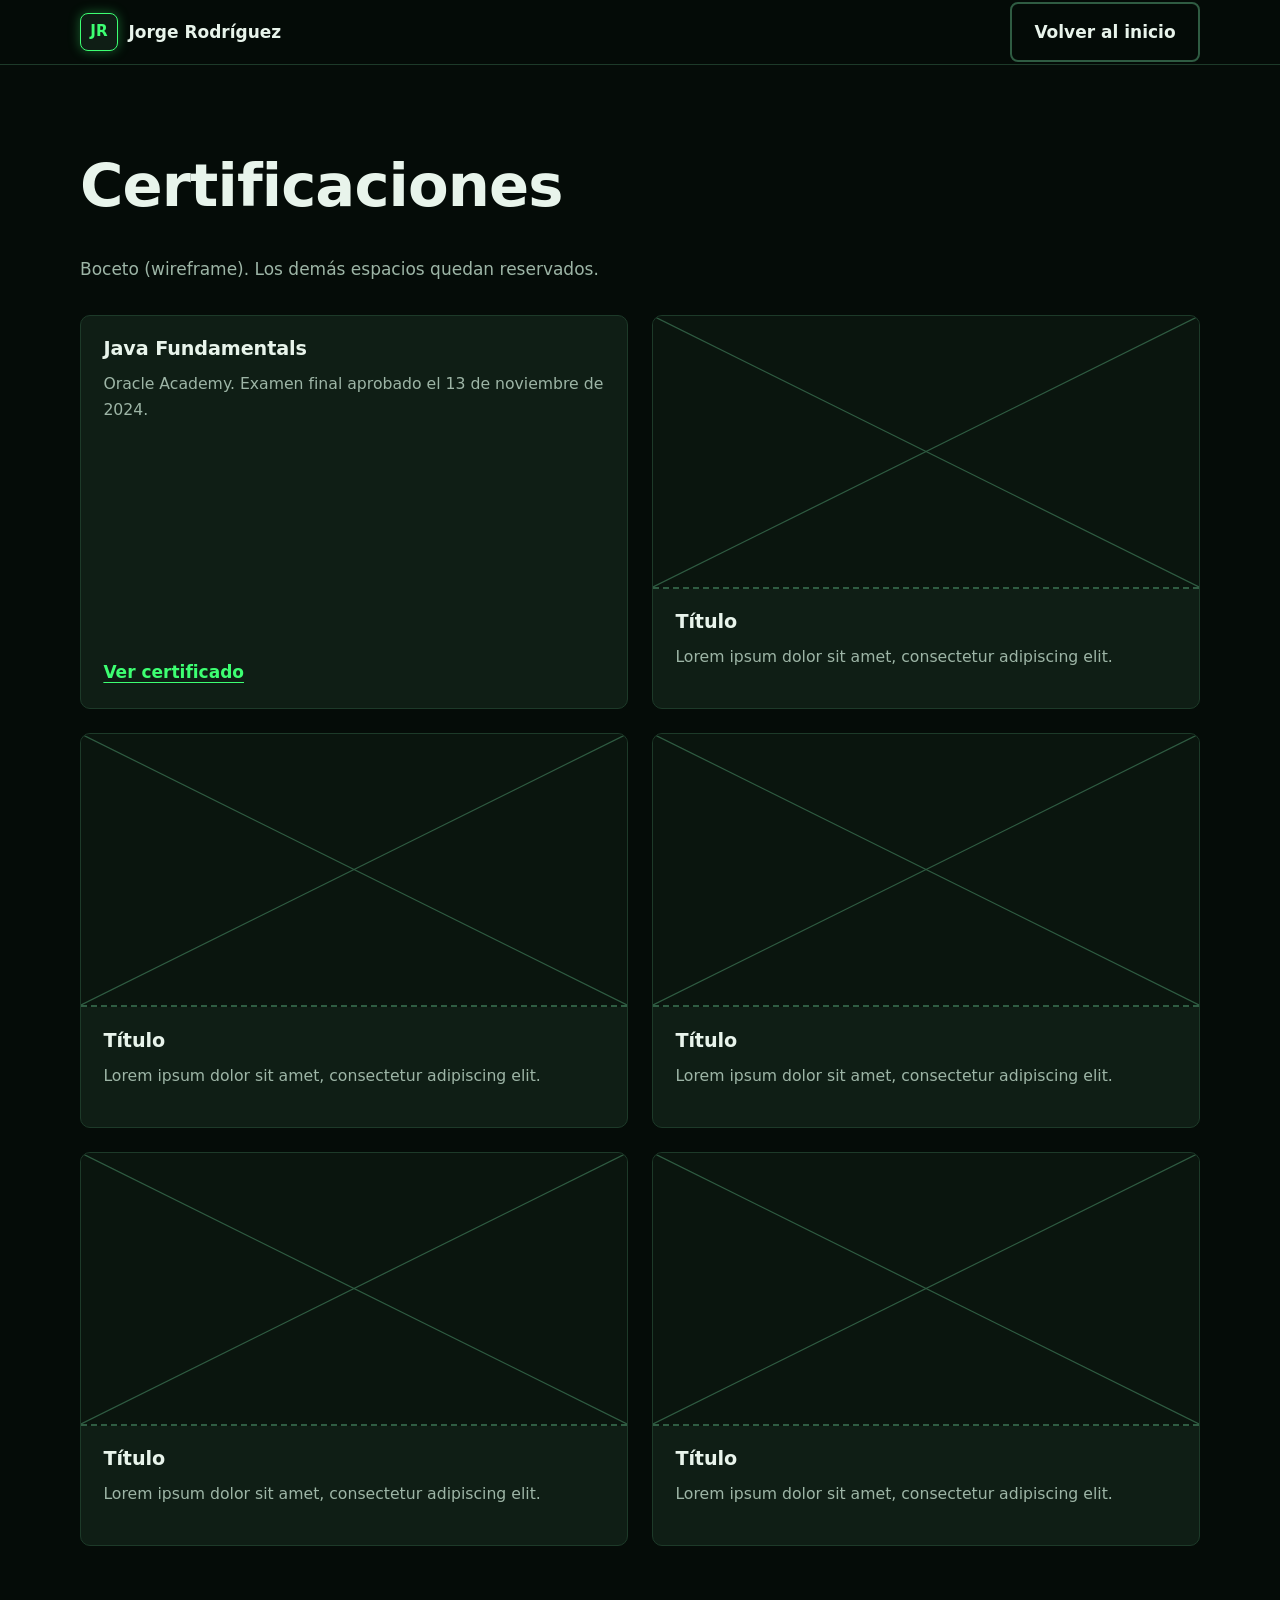
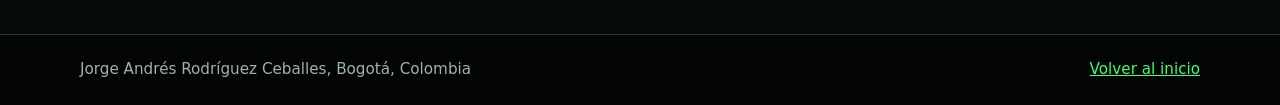
==== paginas/certificaciones.html @ bae5234a "Primera versión del portafolio" ====
<!DOCTYPE html>
<html lang="es">
<head>
  <meta charset="UTF-8">
  <meta name="viewport" content="width=device-width, initial-scale=1">
  <title>Certificaciones | Jorge Rodríguez</title>
  <link rel="stylesheet" href="../css/styles.css">
</head>
<body>

  <header class="cabecera">
    <div class="contenedor barra">
      <a class="marca" href="../index.html">
        <span class="marca-sigla">JR</span>
        <span class="marca-texto">Jorge Rodríguez</span>
      </a>
      <a class="boton boton-secundario" href="../index.html">Volver al inicio</a>
    </div>
  </header>

  <main class="seccion">
    <div class="contenedor">
      <h1>Certificaciones</h1>
      <p class="seccion-intro">Boceto (wireframe). Los demás espacios quedan reservados.</p>

      <div class="proyectos">

        <!-- Certificado real -->
        <article class="proyecto">
          <div class="proyecto-cuerpo">
            <h3>Java Fundamentals</h3>
            <p>Oracle Academy. Examen final aprobado el 13 de noviembre de 2024.</p>
            <div class="proyecto-enlaces">
              <a class="enlace" href="../assets/certificado-java-fundamentals-oracle.pdf" target="_blank" rel="noopener">Ver certificado</a>
            </div>
          </div>
        </article>

        <!-- Espacios reservados -->
        <article class="proyecto">
          <div class="placeholder placeholder-proyecto">
            <svg viewBox="0 0 100 100" preserveAspectRatio="none" aria-hidden="true">
              <line x1="0" y1="0" x2="100" y2="100"/>
              <line x1="100" y1="0" x2="0" y2="100"/>
            </svg>
          </div>
          <div class="proyecto-cuerpo">
            <h3>Título</h3>
            <p>Lorem ipsum dolor sit amet, consectetur adipiscing elit.</p>
          </div>
        </article>

        <article class="proyecto">
          <div class="placeholder placeholder-proyecto">
            <svg viewBox="0 0 100 100" preserveAspectRatio="none" aria-hidden="true">
              <line x1="0" y1="0" x2="100" y2="100"/>
              <line x1="100" y1="0" x2="0" y2="100"/>
            </svg>
          </div>
          <div class="proyecto-cuerpo">
            <h3>Título</h3>
            <p>Lorem ipsum dolor sit amet, consectetur adipiscing elit.</p>
          </div>
        </article>

        <article class="proyecto">
          <div class="placeholder placeholder-proyecto">
            <svg viewBox="0 0 100 100" preserveAspectRatio="none" aria-hidden="true">
              <line x1="0" y1="0" x2="100" y2="100"/>
              <line x1="100" y1="0" x2="0" y2="100"/>
            </svg>
          </div>
          <div class="proyecto-cuerpo">
            <h3>Título</h3>
            <p>Lorem ipsum dolor sit amet, consectetur adipiscing elit.</p>
          </div>
        </article>

        <article class="proyecto">
          <div class="placeholder placeholder-proyecto">
            <svg viewBox="0 0 100 100" preserveAspectRatio="none" aria-hidden="true">
              <line x1="0" y1="0" x2="100" y2="100"/>
              <line x1="100" y1="0" x2="0" y2="100"/>
            </svg>
          </div>
          <div class="proyecto-cuerpo">
            <h3>Título</h3>
            <p>Lorem ipsum dolor sit amet, consectetur adipiscing elit.</p>
          </div>
        </article>

        <article class="proyecto">
          <div class="placeholder placeholder-proyecto">
            <svg viewBox="0 0 100 100" preserveAspectRatio="none" aria-hidden="true">
              <line x1="0" y1="0" x2="100" y2="100"/>
              <line x1="100" y1="0" x2="0" y2="100"/>
            </svg>
          </div>
          <div class="proyecto-cuerpo">
            <h3>Título</h3>
            <p>Lorem ipsum dolor sit amet, consectetur adipiscing elit.</p>
          </div>
        </article>

      </div>
    </div>
  </main>

  <footer class="pie">
    <div class="contenedor pie-barra">
      <p>Jorge Andrés Rodríguez Ceballes, Bogotá, Colombia</p>
      <a href="../index.html">Volver al inicio</a>
    </div>
  </footer>

</body>
</html>
---- css/styles.css ----
/* Tokens: negros verdosos y verde neón */
:root {
  color-scheme: dark;

  /* Colores base */
  --fondo: #050C08;
  --fondo-alt: #0A150E;
  --papel: #0F1E15;
  --panel: #08120C;
  --panel-claro: #1B3526;
  --pie: #020503;

  /* Texto */
  --tinta: #E8F4EB;
  --tinta-suave: #9DB5A6;
  --brillo: #EFFFF3;

  /* Acento */
  --senal: #3DFF72;
  --senal-oscuro: #1FD455;
  --senal-tinta: #031008;

  /* Líneas */
  --linea: #1D3A29;
  --linea-fuerte: #2F5C42;

  /* Componentes */
  --puerto: #020604;
  --puerto-hover: #07130B;
  --resumen-hover: #14281C;
  --led-apagado: #12241A;

  /* Canales RGB para usar con transparencia: rgba(var(--senal-rgb), .3) */
  --fondo-rgb: 5, 12, 8;
  --senal-rgb: 61, 255, 114;
  --brillo-rgb: 239, 255, 243;

  /* Tipografía */
  --f-titulo: "Bricolage Grotesque", "Segoe UI", system-ui, sans-serif;
  --f-texto: "IBM Plex Sans", "Segoe UI", system-ui, sans-serif;

  /* Medidas */
  --radio: 10px;
  --max: 1120px;
}


/* Base */
*,
*::before,
*::after {
  box-sizing: border-box;
}

html {
  scroll-padding-top: 76px;
  background: var(--fondo);
}

@media (prefers-reduced-motion: no-preference) {
  html {
    scroll-behavior: smooth;
  }
}

body {
  margin: 0;
  background: var(--fondo);
  color: var(--tinta);
  font-family: var(--f-texto);
  font-size: 1.0625rem;
  line-height: 1.65;
}

h1,
h2,
h3 {
  margin: 0 0 .6em;
  font-family: var(--f-titulo);
  line-height: 1.12;
  letter-spacing: -0.015em;
  text-wrap: balance;
}

h1 {
  font-size: clamp(2.2rem, 4.8vw, 3.7rem);
  font-weight: 800;
}

h2 {
  font-size: clamp(1.8rem, 3.4vw, 2.5rem);
  font-weight: 700;
}

h3 {
  font-size: 1.2rem;
  font-weight: 700;
  letter-spacing: -0.005em;
}

p {
  margin: 0 0 1em;
  max-width: 62ch;
}

ul,
ol {
  margin: 0;
  padding: 0;
}

a {
  color: var(--senal);
}

:focus-visible {
  outline: 3px solid var(--brillo);
  outline-offset: 3px;
  border-radius: 4px;
}

::selection {
  background: var(--senal);
  color: var(--senal-tinta);
}

.contenedor {
  width: min(100% - 2.5rem, var(--max));
  margin-inline: auto;
}

.saltar {
  position: absolute;
  left: -999px;
  top: 8px;
  z-index: 100;
  padding: .6rem 1rem;
  background: var(--senal);
  color: var(--senal-tinta);
  font-weight: 600;
}

.saltar:focus {
  left: 8px;
}


/* Cabecera y menú */
.cabecera {
  position: sticky;
  top: 0;
  z-index: 50;
  background: rgba(var(--fondo-rgb), .9);
  -webkit-backdrop-filter: blur(8px);
  backdrop-filter: blur(8px);
  border-bottom: 1px solid var(--linea);
}

.barra {
  display: flex;
  align-items: center;
  justify-content: space-between;
  gap: 1rem;
  min-height: 64px;
}

.marca {
  display: flex;
  align-items: center;
  gap: .65rem;
  color: var(--tinta);
  font-family: var(--f-titulo);
  font-weight: 700;
  text-decoration: none;
}

.marca-sigla {
  display: grid;
  place-items: center;
  width: 38px;
  height: 38px;
  background: var(--papel);
  color: var(--senal);
  border: 1px solid var(--senal);
  border-radius: 8px;
  font-size: .95rem;
  box-shadow: 0 0 12px rgba(var(--senal-rgb), .35);
}

.menu {
  display: flex;
  align-items: center;
  gap: .25rem;
}

.menu > a,
.desplegable-boton {
  white-space: nowrap;
  padding: .5rem .8rem;
  background: none;
  color: var(--tinta);
  border: 0;
  border-radius: 8px;
  font: inherit;
  font-size: .98rem;
  font-weight: 500;
  text-decoration: none;
  cursor: pointer;
}

.menu > a:hover,
.desplegable-boton:hover {
  background: var(--papel);
  color: var(--senal);
}

.menu > a.menu-cta {
  margin-left: .4rem;
  background: var(--senal);
  color: var(--senal-tinta);
  font-weight: 600;
}

.menu > a.menu-cta:hover {
  background: var(--brillo);
  color: var(--senal-tinta);
}

/* Desplegable "Más" */
.desplegable {
  position: relative;
}

.desplegable-boton::after {
  content: "";
  display: inline-block;
  width: .45em;
  height: .45em;
  margin-left: .45em;
  border-right: 2px solid currentColor;
  border-bottom: 2px solid currentColor;
  transform: translateY(-3px) rotate(45deg);
  transition: transform .2s;
}

.desplegable-boton[aria-expanded="true"]::after {
  transform: translateY(1px) rotate(-135deg);
}

.desplegable-lista {
  display: none;
  position: absolute;
  right: 0;
  top: calc(100% + 6px);
  min-width: 230px;
  padding: .4rem;
  background: var(--papel);
  border: 1px solid var(--linea-fuerte);
  border-radius: var(--radio);
  box-shadow:
    0 16px 40px rgba(0, 0, 0, .6),
    0 0 24px rgba(var(--senal-rgb), .08);
}

.desplegable-lista.abierta {
  display: block;
}

.desplegable-lista a {
  display: block;
  padding: .6rem .8rem;
  color: var(--tinta);
  border-radius: 6px;
  font-size: .98rem;
  text-decoration: none;
}

.desplegable-lista a:hover,
.desplegable-lista a:focus-visible {
  background: var(--panel-claro);
  color: var(--senal);
}

.menu-boton {
  display: none;
  padding: .55rem 1rem;
  background: var(--papel);
  color: var(--senal);
  border: 1px solid var(--senal);
  border-radius: 8px;
  font: inherit;
  font-weight: 500;
  cursor: pointer;
}


/* 4. Botones */
.boton {
  display: inline-block;
  padding: .85rem 1.4rem;
  border: 2px solid transparent;
  border-radius: 8px;
  font-weight: 600;
  text-decoration: none;
  transition:
    background .2s,
    color .2s,
    border-color .2s,
    box-shadow .2s;
}

.boton-primario {
  background: var(--senal);
  color: var(--senal-tinta);
}

.boton-primario:hover {
  background: var(--brillo);
  box-shadow: 0 0 22px rgba(var(--senal-rgb), .5);
}

.boton-secundario,
.boton-linea {
  border-color: var(--linea-fuerte);
  color: var(--tinta);
}

.boton-secundario:hover,
.boton-linea:hover {
  border-color: var(--senal);
  color: var(--senal);
}


/* Placeholders */
.placeholder {
  position: relative;
  display: grid;
  place-items: end start;
  overflow: hidden;
  background: var(--fondo-alt);
  border: 2px dashed var(--linea-fuerte);
  border-radius: var(--radio);
}

.placeholder svg {
  position: absolute;
  inset: 0;
  width: 100%;
  height: 100%;
}

.placeholder line {
  stroke: var(--linea-fuerte);
  stroke-width: 1.2;
  vector-effect: non-scaling-stroke;
}

.placeholder span {
  position: relative;
  margin: .6rem;
  padding: .3rem .7rem;
  background: var(--fondo-alt);
  color: var(--tinta-suave);
  border-radius: 6px;
  font-size: .85rem;
}


/* Hero y panel de puertos */
.hero {
  padding: clamp(2.5rem, 6vw, 5rem) 0 0;
}

.hero-grid {
  display: grid;
  grid-template-columns: 1fr 1fr;
  gap: clamp(1.5rem, 4vw, 3.5rem);
  align-items: center;
}

.hero-rol {
  margin-bottom: .8rem;
  color: var(--senal);
  font-weight: 600;
}

.hero-bajada {
  margin-bottom: 1.8rem;
  color: var(--tinta-suave);
  font-size: 1.18rem;
}

.hero-acciones {
  display: flex;
  flex-wrap: wrap;
  gap: .6rem;
}

.hero-acciones .boton {
  padding: .8rem 1.05rem;
  font-size: .98rem;
}

/* La foto es el elemento memorable: su luz verde da el tono a toda la página */
.foto {
  position: relative;
  margin: 0;
}

.foto img {
  display: block;
  width: 100%;
  height: auto;
  aspect-ratio: 4 / 3;
  object-fit: cover;
  object-position: 50% 62%;
  border: 1px solid var(--linea-fuerte);
  border-radius: 14px;
  box-shadow:
    0 0 70px rgba(var(--senal-rgb), .22),
    0 20px 50px rgba(0, 0, 0, .6);
}

/* Panel de puertos */
.panel-puertos {
  margin-top: clamp(2.5rem, 6vw, 4.5rem);
  padding: 1.1rem 1.4rem 1.4rem;
  background: var(--panel);
  border: 1px solid var(--linea);
  border-bottom: 0;
  border-radius: 14px 14px 0 0;
  box-shadow: inset 0 -6px 0 var(--panel-claro);
}

.panel-titulo {
  display: block;
  margin-bottom: .9rem;
  color: var(--tinta-suave);
  font-size: .9rem;
}

.puertos {
  display: grid;
  grid-template-columns: repeat(6, 1fr);
  gap: .8rem;
  list-style: none;
}

.puerto {
  position: relative;
  display: block;
  padding: .6rem .7rem .7rem;
  background: var(--puerto);
  color: var(--tinta);
  border: 2px solid var(--linea-fuerte);
  border-radius: 6px 6px 2px 2px;
  text-decoration: none;
  transition:
    border-color .2s,
    background .2s,
    box-shadow .2s;
}

.puerto::before {
  content: "";
  position: absolute;
  left: 50%;
  top: -2px;
  width: 34%;
  height: 5px;
  transform: translateX(-50%);
  background: var(--panel);
}

.puerto:hover,
.puerto:focus-visible {
  background: var(--puerto-hover);
  border-color: var(--senal);
  box-shadow: 0 0 16px rgba(var(--senal-rgb), .3);
}

.led {
  display: block;
  width: 10px;
  height: 10px;
  margin: 0 0 .5rem auto;
  background: var(--senal);
  border-radius: 50%;
  box-shadow: 0 0 8px 2px rgba(var(--senal-rgb), .7);
}

.puerto-nombre {
  font-size: .92rem;
  font-weight: 500;
}

/* Los LED se encienden en secuencia al cargar */
@keyframes encender {
  0% {
    background: var(--led-apagado);
    box-shadow: none;
  }
  50% {
    background: var(--brillo);
    box-shadow: 0 0 14px 5px rgba(var(--brillo-rgb), .85);
  }
  100% {
    background: var(--senal);
    box-shadow: 0 0 8px 2px rgba(var(--senal-rgb), .7);
  }
}

@media (prefers-reduced-motion: no-preference) {
  .led {
    animation: encender .55s ease-out both;
    animation-delay: calc(var(--i) * .16s + .3s);
  }
}


/* Secciones */
.seccion {
  padding: clamp(3rem, 7vw, 5.5rem) 0;
}

.seccion-alt {
  background: var(--fondo-alt);
  border-block: 1px solid var(--linea);
}

.seccion-intro {
  margin-bottom: 2rem;
  color: var(--tinta-suave);
}

.dos-columnas {
  display: grid;
  grid-template-columns: 1fr 1fr;
  gap: clamp(2rem, 5vw, 4.5rem);
  align-items: start;
}


/* Cifra destacada */
.cifras {
  padding: 1.8rem;
  background: var(--panel);
  border: 1px solid var(--linea-fuerte);
  border-radius: var(--radio);
  box-shadow: 0 0 40px rgba(var(--senal-rgb), .1);
}

.cifra-titulo {
  margin-bottom: 1.2rem;
  color: var(--tinta-suave);
  font-weight: 600;
}

.cifra-comparacion {
  display: grid;
  grid-template-columns: 1fr 1fr;
  gap: 1rem;
  margin-bottom: 1.2rem;
}

.cifra-numero {
  display: block;
  font-family: var(--f-titulo);
  font-size: clamp(2rem, 4vw, 2.8rem);
  font-weight: 800;
  line-height: 1.05;
}

.cifra-ok {
  color: var(--senal);
  text-shadow: 0 0 18px rgba(var(--senal-rgb), .45);
}

.cifra-nota {
  display: block;
  margin-top: .3rem;
  color: var(--tinta-suave);
  font-size: .92rem;
}

.cifra-pie {
  margin: 0;
  padding-top: 1rem;
  border-top: 1px solid var(--linea);
}


/*Acordeones */
details {
  background: var(--papel);
  border: 1px solid var(--linea);
  border-radius: var(--radio);
}

details[open] {
  border-color: var(--linea-fuerte);
}

summary {
  position: relative;
  padding: 1rem 3rem 1rem 1.2rem;
  border-radius: var(--radio);
  font-weight: 600;
  list-style: none;
  cursor: pointer;
}

summary::-webkit-details-marker {
  display: none;
}

summary::after {
  content: "+";
  position: absolute;
  right: 1.2rem;
  top: 50%;
  transform: translateY(-50%);
  color: var(--senal);
  font-size: 1.5rem;
  font-weight: 500;
}

details[open] > summary::after {
  content: "\2212";
}

summary:hover {
  background: var(--resumen-hover);
}

details ul {
  padding: .2rem 1.2rem 1.2rem 2.4rem;
}

details li {
  max-width: 70ch;
  margin-bottom: .4rem;
}

.acordeon-grupo {
  display: grid;
  gap: .7rem;
  max-width: 820px;
}


/* Línea de tiempo */
.linea-tiempo {
  position: relative;
  margin-top: 2rem;
  list-style: none;
}

.hito {
  position: relative;
  display: grid;
  grid-template-columns: 190px 1fr;
  gap: 1.5rem;
  padding: 0 0 2rem 2rem;
}

.hito::before {
  content: "";
  position: absolute;
  left: 0;
  top: 7px;
  width: 16px;
  height: 16px;
  background: var(--fondo-alt);
  border: 3px solid var(--senal);
  border-radius: 50%;
}

.hito:first-child::before {
  background: var(--senal);
  box-shadow: 0 0 12px rgba(var(--senal-rgb), .7);
}

.hito::after {
  content: "";
  position: absolute;
  left: 7px;
  top: 26px;
  bottom: -2px;
  width: 2px;
  background: var(--linea-fuerte);
}

.hito:last-child::after {
  display: none;
}

.hito:last-child {
  padding-bottom: 0;
}

.hito-fecha {
  padding-top: 2px;
  color: var(--tinta-suave);
  font-weight: 600;
}

.hito-lugar {
  margin-bottom: .9rem;
  color: var(--tinta-suave);
}

/* Proyectos */
.proyectos {
  display: grid;
  grid-template-columns: repeat(2, 1fr);
  gap: 1.5rem;
}

.proyecto {
  display: flex;
  flex-direction: column;
  overflow: hidden;
  background: var(--papel);
  border: 1px solid var(--linea);
  border-radius: var(--radio);
  transition:
    border-color .2s,
    box-shadow .2s;
}

.proyecto:hover {
  border-color: var(--senal);
  box-shadow: 0 0 28px rgba(var(--senal-rgb), .14);
}

.placeholder-proyecto {
  aspect-ratio: 16 / 8;
  border-radius: 0;
  border-width: 0 0 2px 0;
}

.proyecto-cuerpo {
  display: flex;
  flex-direction: column;
  flex: 1;
  padding: 1.4rem;
}

.proyecto-cuerpo p {
  color: var(--tinta-suave);
  font-size: .98rem;
}

.etiquetas {
  display: flex;
  flex-wrap: wrap;
  gap: .4rem;
  margin-bottom: 1.2rem;
  list-style: none;
}

.etiquetas li {
  padding: .15rem .6rem;
  background: var(--panel-claro);
  color: var(--tinta);
  border-radius: 6px;
  font-size: .86rem;
  font-weight: 500;
}

.proyecto-enlaces {
  display: flex;
  flex-wrap: wrap;
  gap: .4rem 1.4rem;
  margin-top: auto;
}

.enlace {
  font-weight: 600;
  text-decoration: underline;
  text-underline-offset: 4px;
}

.enlace:hover {
  color: var(--brillo);
}

.proyectos-pie {
  margin: 2rem 0 0;
}


/* Formación */
.ficha {
  margin-bottom: 1.4rem;
  padding: .2rem 0 .2rem 1.1rem;
  border-left: 3px solid var(--senal);
}

.ficha h3 {
  margin-bottom: .3em;
}

.ficha p {
  margin-bottom: .4em;
  color: var(--tinta-suave);
}


/* Contacto */
.contacto {
  background: var(--fondo-alt);
  border-top: 1px solid var(--senal);
  box-shadow: 0 -1px 30px rgba(var(--senal-rgb), .18);
}

.contacto h2 {
  max-width: 20ch;
}

.contacto-texto {
  color: var(--tinta-suave);
  font-size: 1.15rem;
}

.contacto-botones {
  display: flex;
  flex-wrap: wrap;
  gap: .8rem;
  margin: 1.8rem 0 1.6rem;
}

.contacto-dato {
  margin: 0;
  color: var(--tinta-suave);
}


/* Pie  */
.pie {
  padding: 1.4rem 0;
  background: var(--pie);
  color: var(--tinta-suave);
  border-top: 1px solid var(--linea);
  font-size: .95rem;
}

.pie-barra {
  display: flex;
  flex-wrap: wrap;
  justify-content: space-between;
  gap: .5rem;
}

.pie p {
  margin: 0;
}


/* Responsive de mayor a menorn */
@media (max-width: 960px) {
  .puertos {
    grid-template-columns: repeat(3, 1fr);
  }
}

@media (max-width: 820px) {
  .menu-boton {
    display: block;
  }

  .menu {
    display: none;
    position: absolute;
    left: 0;
    right: 0;
    top: 100%;
    flex-direction: column;
    align-items: stretch;
    padding: .8rem 1.25rem 1.2rem;
    background: var(--fondo);
    border-bottom: 1px solid var(--linea);
  }

  .menu.abierto {
    display: flex;
  }

  .menu > a.menu-cta {
    margin: .4rem 0 0;
    text-align: center;
  }

  .desplegable-lista {
    position: static;
    margin-top: .3rem;
    box-shadow: none;
  }

  .hero-grid,
  .dos-columnas,
  .proyectos {
    grid-template-columns: 1fr;
  }

  .hito {
    grid-template-columns: 1fr;
    gap: .3rem;
  }
}

@media (max-width: 480px) {
  .puertos {
    grid-template-columns: repeat(2, 1fr);
  }

  .cifra-comparacion {
    grid-template-columns: 1fr;
  }
}

/*====--------------============================================================-----------------------
-----MODO CLARO, se activa el modo claro ----------========----------========--------======= */

:root[data-theme="light"] {
  color-scheme: light;

  --fondo: #F4FAF6;
  --fondo-alt: #E9F3EC;
  --papel: #FFFFFF;
  --panel: #FFFFFF;
  --panel-claro: #DCEBE1;
  --pie: #E3EFE7;

  --tinta: #0D1F14;
  --tinta-suave: #3F5A4B;
  --brillo: #064E20;

  --senal: #0B7A32;
  --senal-oscuro: #08622A;
  --senal-tinta: #FFFFFF;

  --linea: #CFE0D4;
  --linea-fuerte: #6F9A80;

  --resumen-hover: #EAF4ED;

  --fondo-rgb: 244, 250, 246;
  --senal-rgb: 11, 122, 50;
  --brillo-rgb: 6, 78, 32;
}

/* El panel de puertos se queda oscuro con LED neón */
:root[data-theme="light"] .panel-puertos {
  --panel: #08120C;
  --panel-claro: #1B3526;
  --linea: #1D3A29;
  --linea-fuerte: #2F5C42;
  --tinta: #E8F4EB;
  --tinta-suave: #9DB5A6;
  --senal: #3DFF72;
  --senal-rgb: 61, 255, 114;
  --brillo: #EFFFF3;
  --brillo-rgb: 239, 255, 243;
}

/* Resplandores neón: en claro se cambian por sombras suaves */
:root[data-theme="light"] .marca-sigla {
  box-shadow: none;
}

:root[data-theme="light"] .foto img {
  box-shadow: 0 14px 40px rgba(13, 31, 20, .2);
}

:root[data-theme="light"] .cifras {
  box-shadow: 0 4px 20px rgba(13, 31, 20, .08);
}

:root[data-theme="light"] .cifra-ok {
  text-shadow: none;
}

:root[data-theme="light"] .proyecto:hover,
:root[data-theme="light"] .proyecto:focus-within {
  box-shadow: 0 8px 24px rgba(13, 31, 20, .12);
}

:root[data-theme="light"] .hito:first-child::before {
  box-shadow: none;
}

:root[data-theme="light"] .desplegable-lista {
  box-shadow: 0 12px 30px rgba(13, 31, 20, .15);
}

:root[data-theme="light"] .contacto {
  box-shadow: none;
}

/* Hover de botones y enlaces en modo claro */
:root[data-theme="light"] .boton-primario:hover,
:root[data-theme="light"] .boton-primario:focus-visible {
  background: var(--panel-claro);
  color: var(--senal);
  border-color: var(--senal);
  box-shadow: 0 6px 16px rgba(11, 122, 50, .2);
}

:root[data-theme="light"] .menu > a.menu-cta:hover {
  background: var(--panel-claro);
  color: var(--senal);
  box-shadow: inset 0 0 0 2px var(--senal);
}

:root[data-theme="light"] .enlace:hover {
  color: var(--senal-oscuro);
  text-decoration-thickness: 3px;
}

/* Hover del menú de navegación en modo claro */
:root[data-theme="light"] .menu > a:hover,
:root[data-theme="light"] .desplegable-boton:hover,
:root[data-theme="light"] .desplegable-boton[aria-expanded="true"] {
  background: var(--panel-claro);
  color: var(--brillo);
} 


/* -----------------------------------------------===============================================
   BOTÓN DE TEMA (sol / luna) (claro/oscuro)-------------------------------=================== */ 


.menu {
  margin-left: auto;
}

.tema-boton {
  display: grid;
  place-items: center;
  flex-shrink: 0;
  width: 44px;
  height: 44px;
  margin-left: .4rem;
  padding: 0;
  background: var(--papel);
  color: var(--senal);
  border: 1px solid var(--linea-fuerte);
  border-radius: 8px;
  cursor: pointer;
  transition: background .2s, border-color .2s;
}

.tema-boton:hover {
  background: var(--panel-claro);
  border-color: var(--senal);
}

.icono-luna {
  display: none;
}

:root[data-theme="light"] .icono-sol {
  display: none;
}

:root[data-theme="light"] .icono-luna {
  display: block;
}

/* En tablet y celular: el botón queda junto a "Menú" */
@media (max-width: 960px) {
  .tema-boton {
    order: 1;
    margin-left: auto;
  }

  .menu-boton {
    order: 2;
  }
}


/* -----------------------------------------------------============================================
   AJUSTES RESPONSIVE -------------------------------===================================== */

/* Evita que textos largos (como el correo) rompan el ancho de la pantalla */
.contacto-dato,
.contacto-dato a,
.proyecto-cuerpo,
.hito-cuerpo {
  overflow-wrap: anywhere;
}

/* Respeta los bordes de celulares con notch */
.contenedor {
  width: min(100% - 2.5rem, var(--max));
}

@supports (padding: max(0px)) {
  .cabecera .barra,
  .pie-barra {
    padding-left: env(safe-area-inset-left);
    padding-right: env(safe-area-inset-right);
  }

  .pie {
    padding-bottom: max(1.4rem, env(safe-area-inset-bottom));
  }
}

/* Zonas táctiles de mínimo 44 px en pantallas táctiles */
@media (pointer: coarse) {
  .menu > a,
  .desplegable-boton,
  .desplegable-lista a {
    min-height: 44px;
    display: flex;
    align-items: center;
  }

  .menu-boton,
  .boton {
    min-height: 44px;
  }

  summary {
    min-height: 48px;
  }

  .enlace {
    display: inline-block;
    padding-block: .4rem;
  }
}

/* Pantallas muy grandes: un poco más de ancho para que no quede perdido */
@media (min-width: 1600px) {
  :root {
    --max: 1280px;
  }

  body {
    font-size: 1.125rem;
  }
}

/* Celular grande y tablet pequeña */
@media (max-width: 820px) {
  .foto img {
    aspect-ratio: 16 / 10;
  }

  .hero-bajada {
    font-size: 1.08rem;
  }

  .panel-puertos {
    padding: 1rem 1rem 1.2rem;
  }
}

/* Celular */
@media (max-width: 600px) {
  .contenedor {
    width: min(100% - 2rem, var(--max));
  }

  .hero-acciones .boton {
    flex: 1 1 100%;
    text-align: center;
  }

  .contacto-botones .boton {
    flex: 1 1 100%;
    text-align: center;
  }

  .puertos {
    grid-template-columns: repeat(3, 1fr);
    gap: .5rem;
  }

  .puerto {
    padding: .5rem .45rem .6rem;
  }

  .puerto-nombre {
    font-size: .8rem;
  }

  .cifras {
    padding: 1.3rem;
  }

  .ficha {
    padding-left: .9rem;
  }
}

/* Celulares pequeños (320 a 400 px) */
@media (max-width: 400px) {
  .puertos {
    grid-template-columns: repeat(2, 1fr);
  }

  .puerto-nombre {
    font-size: .88rem;
  }

  .marca-texto {
    font-size: .95rem;
  }

  details ul {
    padding-left: 1.8rem;
    padding-right: 1rem;
  }
}

/* Celular en horizontal: menú con scroll y foto más baja */
@media (max-height: 500px) and (orientation: landscape) {
  .foto img {
    aspect-ratio: 16 / 7;
  }
}
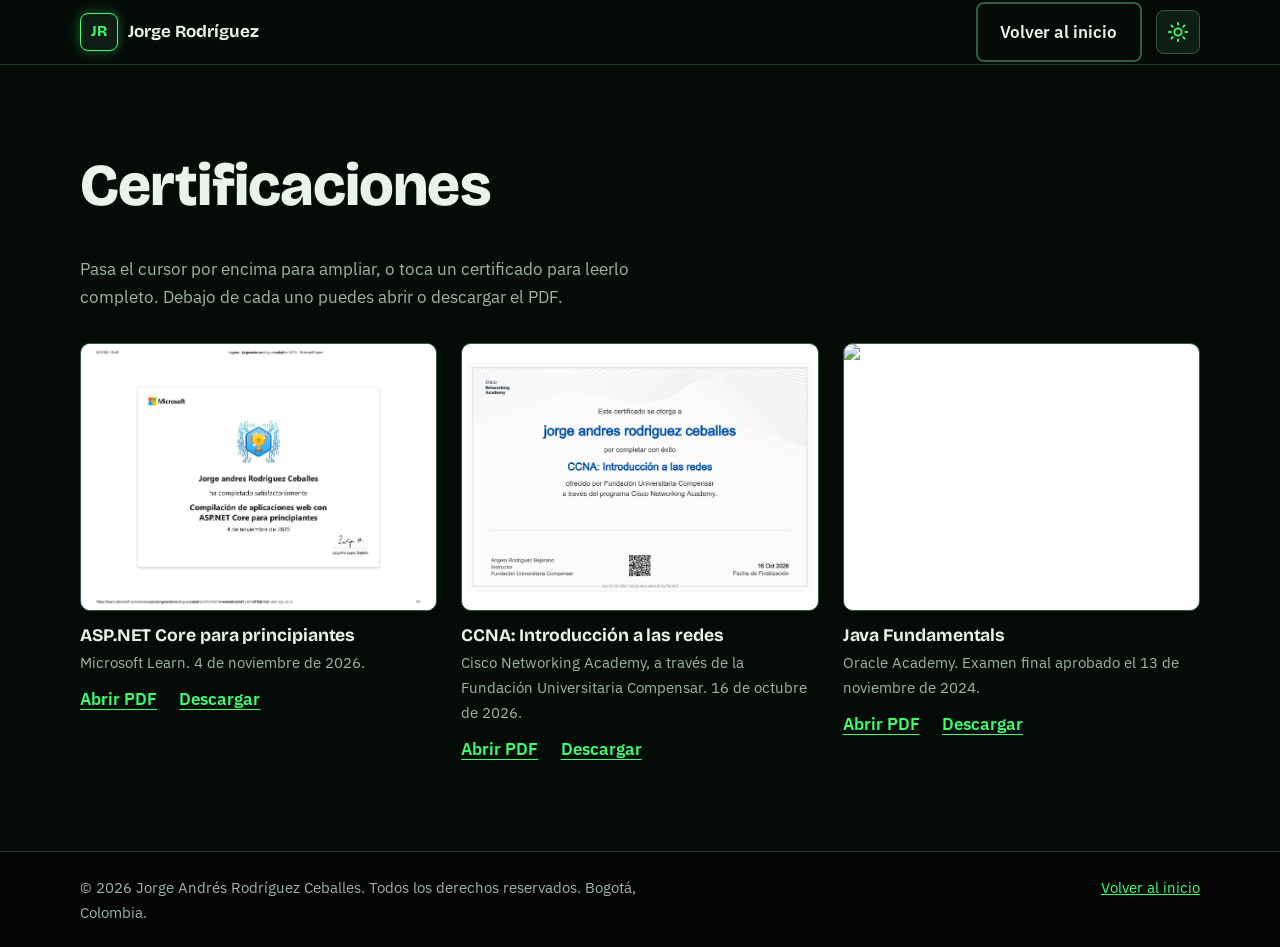
==== commit a8db99ae: "Certificaciones con visor y página de proyectos" ====
--- a/paginas/certificaciones.html
+++ b/paginas/certificaciones.html
@@ -2,116 +2,117 @@
 <html lang="es">
 <head>
   <meta charset="UTF-8">
-  <meta name="viewport" content="width=device-width, initial-scale=1">
+  <meta name="viewport" content="width=device-width, initial-scale=1, viewport-fit=cover">
   <title>Certificaciones | Jorge Rodríguez</title>
+  <meta name="description" content="Certificaciones de Jorge Andrés Rodríguez Ceballes: ASP.NET Core (Microsoft Learn), CCNA Introducción a las redes (Cisco) y Java Fundamentals (Oracle Academy).">
+
+  <link rel="icon" href="data:image/svg+xml,%3Csvg xmlns='http://www.w3.org/2000/svg' viewBox='0 0 64 64'%3E%3Crect width='64' height='64' rx='14' fill='%230F1E15'/%3E%3Crect x='2' y='2' width='60' height='60' rx='12' fill='none' stroke='%233DFF72' stroke-width='3'/%3E%3Ctext x='32' y='43' font-family='Arial,sans-serif' font-size='28' font-weight='700' text-anchor='middle' fill='%233DFF72'%3EJR%3C/text%3E%3C/svg%3E">
+
+  <link rel="preconnect" href="https://fonts.googleapis.com">
+  <link rel="preconnect" href="https://fonts.gstatic.com" crossorigin>
+  <link href="https://fonts.googleapis.com/css2?family=Bricolage+Grotesque:opsz,wght@12..96,500;12..96,700;12..96,800&family=IBM+Plex+Sans:wght@400;500;600&display=swap" rel="stylesheet">
+  <script src="../js/tema.js"></script>
   <link rel="stylesheet" href="../css/styles.css">
 </head>
 <body>
 
   <header class="cabecera">
     <div class="contenedor barra">
-      <a class="marca" href="../index.html">
+      <a class="marca" href="../index.html" aria-label="Jorge Rodríguez, inicio">
         <span class="marca-sigla">JR</span>
         <span class="marca-texto">Jorge Rodríguez</span>
       </a>
-      <a class="boton boton-secundario" href="../index.html">Volver al inicio</a>
+
+      <div class="barra-acciones">
+        <a class="boton boton-secundario" href="../index.html">Volver al inicio</a>
+        <button class="tema-boton" id="temaBoton" type="button" aria-label="Cambiar a modo claro">
+          <svg class="icono-sol" viewBox="0 0 24 24" width="22" height="22" fill="none" stroke="currentColor" stroke-width="2" stroke-linecap="round" aria-hidden="true">
+            <circle cx="12" cy="12" r="4"/>
+            <path d="M12 2v2M12 20v2M4.9 4.9l1.4 1.4M17.7 17.7l1.4 1.4M2 12h2M20 12h2M4.9 19.1l1.4-1.4M17.7 6.3l1.4-1.4"/>
+          </svg>
+          <svg class="icono-luna" viewBox="0 0 24 24" width="22" height="22" fill="none" stroke="currentColor" stroke-width="2" stroke-linecap="round" stroke-linejoin="round" aria-hidden="true">
+            <path d="M21 12.8A9 9 0 1 1 11.2 3a7 7 0 0 0 9.8 9.8z"/>
+          </svg>
+        </button>
+      </div>
     </div>
   </header>
 
   <main class="seccion">
     <div class="contenedor">
       <h1>Certificaciones</h1>
-      <p class="seccion-intro">Boceto (wireframe). Los demás espacios quedan reservados.</p>
+      <p class="seccion-intro">Pasa el cursor por encima para ampliar, o toca un certificado para leerlo completo. Debajo de cada uno puedes abrir o descargar el PDF.</p>
 
-      <div class="proyectos">
+      <ul class="certs">
 
-        <!-- Certificado real -->
-        <article class="proyecto">
-          <div class="proyecto-cuerpo">
-            <h3>Java Fundamentals</h3>
-            <p>Oracle Academy. Examen final aprobado el 13 de noviembre de 2024.</p>
-            <div class="proyecto-enlaces">
-              <a class="enlace" href="../assets/certificado-java-fundamentals-oracle.pdf" target="_blank" rel="noopener">Ver certificado</a>
-            </div>
+        <li class="cert">
+          <button class="cert-vista" type="button" data-cert
+                  data-img="../assets/certificado-aspnet-core-microsoft-learn.jpg"
+                  data-pdf="../assets/certificado-aspnet-core-microsoft-learn.pdf"
+                  data-titulo="Compilación de aplicaciones web con ASP.NET Core para principiantes"
+                  aria-label="Ampliar certificado de ASP.NET Core">
+            <img src="../assets/certificado-aspnet-core-microsoft-learn.jpg" loading="lazy" alt="Certificado de Microsoft Learn: Compilación de aplicaciones web con ASP.NET Core para principiantes, 4 de noviembre de 2026">
+          </button>
+          <h3>ASP.NET Core para principiantes</h3>
+          <p>Microsoft Learn. 4 de noviembre de 2026.</p>
+          <div class="cert-enlaces">
+            <a class="enlace" href="../assets/certificado-aspnet-core-microsoft-learn.pdf" target="_blank" rel="noopener">Abrir PDF</a>
+            <a class="enlace" href="../assets/certificado-aspnet-core-microsoft-learn.pdf" download>Descargar</a>
           </div>
-        </article>
+        </li>
 
-        <!-- Espacios reservados -->
-        <article class="proyecto">
-          <div class="placeholder placeholder-proyecto">
-            <svg viewBox="0 0 100 100" preserveAspectRatio="none" aria-hidden="true">
-              <line x1="0" y1="0" x2="100" y2="100"/>
-              <line x1="100" y1="0" x2="0" y2="100"/>
-            </svg>
+        <li class="cert">
+          <button class="cert-vista" type="button" data-cert
+                  data-img="../assets/certificado-ccna-introduccion-redes.jpg"
+                  data-pdf="../assets/certificado-ccna-introduccion-redes.pdf"
+                  data-titulo="CCNA: Introducción a las redes"
+                  aria-label="Ampliar certificado de CCNA Introducción a las redes">
+            <img src="../assets/certificado-ccna-introduccion-redes.jpg" loading="lazy" alt="Certificado de Cisco Networking Academy: CCNA Introducción a las redes, 16 de octubre de 2026">
+          </button>
+          <h3>CCNA: Introducción a las redes</h3>
+          <p>Cisco Networking Academy, a través de la Fundación Universitaria Compensar. 16 de octubre de 2026.</p>
+          <div class="cert-enlaces">
+            <a class="enlace" href="../assets/certificado-ccna-introduccion-redes.pdf" target="_blank" rel="noopener">Abrir PDF</a>
+            <a class="enlace" href="../assets/certificado-ccna-introduccion-redes.pdf" download>Descargar</a>
           </div>
-          <div class="proyecto-cuerpo">
-            <h3>Título</h3>
-            <p>Lorem ipsum dolor sit amet, consectetur adipiscing elit.</p>
+        </li>
+
+        <li class="cert">
+          <button class="cert-vista" type="button" data-cert
+                  data-img="../assets/certificado-java-fundamentals-oracle.jpg"
+                  data-pdf="../assets/certificado-java-fundamentals-oracle.pdf"
+                  data-titulo="Java Fundamentals"
+                  aria-label="Ampliar certificado de Java Fundamentals">
+            <img src="../assets/certificado-java-fundamentals-oracle.jpg" loading="lazy" alt="Certificado de Oracle Academy: Java Fundamentals">
+          </button>
+          <h3>Java Fundamentals</h3>
+          <p>Oracle Academy. Examen final aprobado el 13 de noviembre de 2024.</p>
+          <div class="cert-enlaces">
+            <a class="enlace" href="../assets/certificado-java-fundamentals-oracle.pdf" target="_blank" rel="noopener">Abrir PDF</a>
+            <a class="enlace" href="../assets/certificado-java-fundamentals-oracle.pdf" download>Descargar</a>
           </div>
-        </article>
+        </li>
 
-        <article class="proyecto">
-          <div class="placeholder placeholder-proyecto">
-            <svg viewBox="0 0 100 100" preserveAspectRatio="none" aria-hidden="true">
-              <line x1="0" y1="0" x2="100" y2="100"/>
-              <line x1="100" y1="0" x2="0" y2="100"/>
-            </svg>
-          </div>
-          <div class="proyecto-cuerpo">
-            <h3>Título</h3>
-            <p>Lorem ipsum dolor sit amet, consectetur adipiscing elit.</p>
-          </div>
-        </article>
-
-        <article class="proyecto">
-          <div class="placeholder placeholder-proyecto">
-            <svg viewBox="0 0 100 100" preserveAspectRatio="none" aria-hidden="true">
-              <line x1="0" y1="0" x2="100" y2="100"/>
-              <line x1="100" y1="0" x2="0" y2="100"/>
-            </svg>
-          </div>
-          <div class="proyecto-cuerpo">
-            <h3>Título</h3>
-            <p>Lorem ipsum dolor sit amet, consectetur adipiscing elit.</p>
-          </div>
-        </article>
-
-        <article class="proyecto">
-          <div class="placeholder placeholder-proyecto">
-            <svg viewBox="0 0 100 100" preserveAspectRatio="none" aria-hidden="true">
-              <line x1="0" y1="0" x2="100" y2="100"/>
-              <line x1="100" y1="0" x2="0" y2="100"/>
-            </svg>
-          </div>
-          <div class="proyecto-cuerpo">
-            <h3>Título</h3>
-            <p>Lorem ipsum dolor sit amet, consectetur adipiscing elit.</p>
-          </div>
-        </article>
-
-        <article class="proyecto">
-          <div class="placeholder placeholder-proyecto">
-            <svg viewBox="0 0 100 100" preserveAspectRatio="none" aria-hidden="true">
-              <line x1="0" y1="0" x2="100" y2="100"/>
-              <line x1="100" y1="0" x2="0" y2="100"/>
-            </svg>
-          </div>
-          <div class="proyecto-cuerpo">
-            <h3>Título</h3>
-            <p>Lorem ipsum dolor sit amet, consectetur adipiscing elit.</p>
-          </div>
-        </article>
-
-      </div>
+      </ul>
     </div>
   </main>
 
   <footer class="pie">
     <div class="contenedor pie-barra">
-      <p>Jorge Andrés Rodríguez Ceballes, Bogotá, Colombia</p>
+      <p>© <span id="anio">2026</span> Jorge Andrés Rodríguez Ceballes. Todos los derechos reservados. Bogotá, Colombia.</p>
       <a href="../index.html">Volver al inicio</a>
     </div>
   </footer>
 
+  <dialog class="visor" id="visor" aria-label="Vista ampliada del certificado">
+    <button class="visor-cerrar" type="button" data-cerrar aria-label="Cerrar">✕</button>
+    <img id="visorImg" alt="">
+    <div class="visor-pie">
+      <p id="visorTitulo"></p>
+      <a class="enlace" id="visorPdf" href="#" target="_blank" rel="noopener">Abrir PDF original</a>
+    </div>
+  </dialog>
+
+  <script src="../js/main.js"></script>
 </body>
 </html>
--- a/css/styles.css
+++ b/css/styles.css
@@ -1226,4 +1226,305 @@
   .foto img {
     aspect-ratio: 16 / 7;
   }
+}
+
+/* ------------------------------------==========================================================
+   HABILIDADES ESFERA EN 3D
+   ---------------------------------------======================= */
+.cats {
+  display: flex;
+  flex-wrap: wrap;
+  gap: .5rem;
+  margin-bottom: 1.5rem;
+}
+
+.cat {
+  min-height: 44px;
+  padding: .5rem 1rem;
+  background: var(--papel);
+  color: var(--tinta);
+  border: 1px solid var(--linea-fuerte);
+  border-radius: 8px;
+  font: inherit;
+  font-size: .98rem;
+  font-weight: 500;
+  cursor: pointer;
+  transition: background .2s, color .2s, border-color .2s;
+}
+
+.cat:hover {
+  border-color: var(--senal);
+  color: var(--senal);
+}
+
+.cat[aria-pressed="true"] {
+  background: var(--senal);
+  color: var(--senal-tinta);
+  border-color: var(--senal);
+  font-weight: 600;
+}
+
+.esfera-grid {
+  display: grid;
+  grid-template-columns: 1.1fr .9fr;
+  gap: 2rem;
+  align-items: center;
+}
+
+.esfera-app:not(.con-js) .escena {
+  display: none;
+}
+
+.escena {
+  position: relative;
+  width: 100%;
+  max-width: 520px;
+  aspect-ratio: 1;
+  margin-inline: auto;
+  overflow: hidden;
+  background: radial-gradient(circle at 50% 50%, rgba(var(--senal-rgb), .1), transparent 62%);
+  border: 1px solid var(--linea);
+  border-radius: 14px;
+  cursor: grab;
+  touch-action: pan-y;
+  user-select: none;
+}
+
+.escena:active {
+  cursor: grabbing;
+}
+
+.anillo {
+  position: absolute;
+  inset: 11%;
+  border: 1px solid var(--linea-fuerte);
+  border-radius: 50%;
+  opacity: .7;
+  pointer-events: none;
+}
+
+.anillo::after {
+  content: "";
+  position: absolute;
+  left: 0;
+  right: 0;
+  top: 50%;
+  height: 28%;
+  transform: translateY(-50%);
+  border: 2px solid rgba(var(--senal-rgb), .55);
+  border-radius: 50%;
+}
+
+.palabra {
+  position: absolute;
+  left: 0;
+  top: 0;
+  color: var(--tinta);
+  font-size: 1rem;
+  font-weight: 500;
+  white-space: nowrap;
+  pointer-events: none;
+  will-change: transform, opacity;
+  transition: color .2s;
+}
+
+.palabra.frente {
+  color: var(--senal);
+  font-weight: 600;
+}
+
+.ayuda {
+  position: absolute;
+  left: 0;
+  right: 0;
+  bottom: .7rem;
+  color: var(--tinta-suave);
+  font-size: .85rem;
+  text-align: center;
+  pointer-events: none;
+}
+
+.ficha-hab {
+  padding: 1.5rem;
+  background: var(--papel);
+  border: 1px solid var(--linea-fuerte);
+  border-radius: var(--radio);
+}
+
+.ficha-hab[hidden] {
+  display: none;
+}
+
+.esfera-app:not(.con-js) .ficha-hab {
+  margin-top: 1rem;
+}
+
+.ficha-hab h3 {
+  margin-bottom: 1rem;
+  font-size: 1.4rem;
+}
+
+.ficha-hab .etiquetas {
+  margin-bottom: 0;
+}
+
+@media (max-width: 860px) {
+  .esfera-grid {
+    grid-template-columns: 1fr;
+  }
+} 
+
+/* Botón de copiar correo */
+button.boton-linea {
+  background: transparent;
+  font: inherit;
+  font-weight: 600;
+  cursor: pointer;
+}
+
+.contacto-dato {
+  min-height: 1.65em;
+  color: var(--senal);
+  font-weight: 500;
+} 
+
+/* ==========================================================
+   CERTIFICACIONES
+   ========================================================== */
+.certs {
+  display: grid;
+  grid-template-columns: repeat(auto-fit, minmax(260px, 1fr));
+  gap: 1.5rem;
+  margin-top: 2rem;
+  list-style: none;
+}
+
+.cert h3 {
+  margin: .9rem 0 .3rem;
+  font-size: 1.1rem;
+}
+
+.cert p {
+  margin-bottom: .6rem;
+  color: var(--tinta-suave);
+  font-size: .95rem;
+}
+
+.cert-vista {
+  position: relative;
+  display: block;
+  width: 100%;
+  padding: 0;
+  background: #fff;
+  border: 1px solid var(--linea-fuerte);
+  border-radius: var(--radio);
+  cursor: zoom-in;
+  transition: transform .25s, box-shadow .25s, border-color .2s;
+}
+
+.cert-vista img {
+  display: block;
+  width: 100%;
+  aspect-ratio: 4 / 3;
+  object-fit: contain;
+  border-radius: calc(var(--radio) - 1px);
+}
+
+@media (hover: hover) and (pointer: fine) {
+  .cert-vista:hover,
+  .cert-vista:focus-visible {
+    z-index: 5;
+    transform: scale(1.4);
+    border-color: var(--senal);
+    box-shadow: 0 20px 50px rgba(0, 0, 0, .5);
+  }
+}
+
+@media (prefers-reduced-motion: reduce) {
+  .cert-vista {
+    transition: none;
+  }
+}
+
+.cert-enlaces {
+  display: flex;
+  flex-wrap: wrap;
+  gap: .3rem 1.4rem;
+}
+
+/* Visor ampliado */
+.visor {
+  width: min(96vw, 1100px);
+  max-height: 94dvh;
+  padding: 1rem;
+  background: var(--papel);
+  color: var(--tinta);
+  border: 1px solid var(--linea-fuerte);
+  border-radius: 14px;
+}
+
+.visor::backdrop {
+  background: rgba(0, 0, 0, .78);
+}
+
+.visor img {
+  display: block;
+  width: 100%;
+  max-height: 76dvh;
+  object-fit: contain;
+  background: #fff;
+  border-radius: 8px;
+}
+
+.visor-pie {
+  display: flex;
+  flex-wrap: wrap;
+  align-items: center;
+  justify-content: space-between;
+  gap: .5rem 1rem;
+  margin-top: .8rem;
+}
+
+.visor-pie p {
+  margin: 0;
+  font-weight: 600;
+}
+
+.visor-cerrar {
+  position: absolute;
+  top: .6rem;
+  right: .6rem;
+  z-index: 2;
+  width: 44px;
+  height: 44px;
+  background: var(--papel);
+  color: var(--tinta);
+  border: 1px solid var(--linea-fuerte);
+  border-radius: 8px;
+  font-size: 1.1rem;
+  cursor: pointer;
+}
+
+.visor-cerrar:hover {
+  border-color: var(--senal);
+  color: var(--senal);
+}
+
+/* ==========================================================
+   PÁGINAS INTERNAS
+   ========================================================== */
+.barra-acciones {
+  display: flex;
+  align-items: center;
+  gap: .5rem;
+}
+
+.proyecto-titulo {
+  margin-bottom: .5em;
+  font-size: 1.2rem;
+  letter-spacing: -0.005em;
+}
+
+.proyecto:target {
+  border-color: var(--senal);
 }
